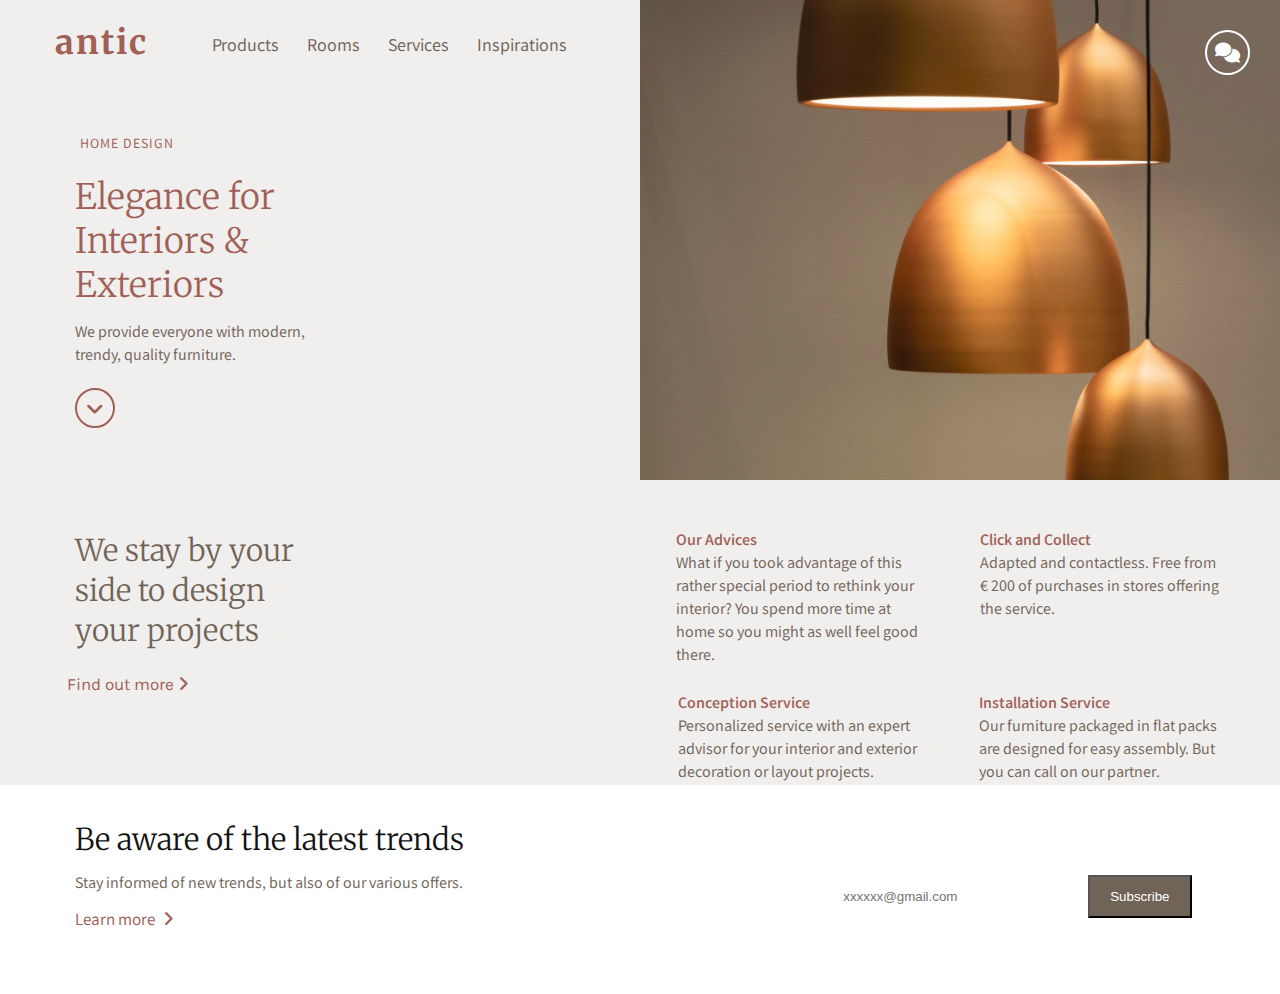
==== Index.html @ 032f4f91 "almost ready" ====
<!DOCTYPE html>
<html lang="en">
<head>
    <meta charset="UTF-8">
    <meta http-equiv="X-UA-Compatible" content="IE=edge">
    <meta name="viewport" content="width=device-width, initial-scale=1.0">
    <title>Antic</title>
    <link rel="stylesheet" href="./fontawesome/css/all.css">
    <link rel="preconnect" href="https://fonts.googleapis.com">
<link rel="preconnect" href="https://fonts.gstatic.com" crossorigin>
<link href="https://fonts.googleapis.com/css2?family=Merriweather&display=swap" rel="stylesheet">
    <link rel="preconnect" href="https://fonts.googleapis.com">
<link rel="preconnect" href="https://fonts.gstatic.com" crossorigin>
<link href="https://fonts.googleapis.com/css2?family=Varta&display=swap" rel="stylesheet">
<link rel="preconnect" href="https://fonts.googleapis.com">
<link rel="preconnect" href="https://fonts.gstatic.com" crossorigin>
<link href="https://fonts.googleapis.com/css2?family=Karla&display=swap" rel="stylesheet"> 
    <link rel="stylesheet" href="default.css">
    <link rel="stylesheet" href="main.css">
    <link rel="stylesheet" href="mobile.css">
</head>
<body>
    <!-- first section starts here  -->
        <div class="firstsection">
            <div class="left">
                <div class="holder">
                    <h3>antic</h3>
                    <div class="link-container">
                        <ul>
                            <li><a href="#">Products</a></li>
                            <li><a href="#rooms">Rooms</a></li>
                            <li><a href="#services">Services</a></li>
                            <li><a href="#inspirations">Inspirations</a></li>
                        </ul>
                    </div>
                </div>
              
                <div class="below">
                    <p>HOME DESIGN</p>
                </div>
                <div class="inside">
                    <h3>Elegance for <br />
                        Interiors & <br />
                        Exteriors</h3>
                </div>
                <div class="bottom">
                    <p>We provide everyone with modern, <br />
                        trendy, quality furniture.</p>
                </div>
                <div class="last"><i class="fa-solid fa-angle-down"></i></div>
            </div>
           
            <div class="right">
                <div class="logo"><i class="fa-solid fa-comments"></i></div>
            </div>
        </div>
        <!-- mobile section starts here  -->
        <nav class="mobile">
            <div class="mobilehead">
                <div class="nav-brand">
                    <h3>antic</h3>
                </div>
                <div class="hamburger-container" onclick="addandremove()">
                    <div class="menu"></div>
                </div>
            </div>
            <div class="mobilelinkscontainer">
                <div class="mobilelinkscontent">
                    <ul>
                        <li><a href="#">Products</a></li>
                        <li><a href="#rooms" class="activelink">Rooms</a></li>
                        <li><a href="#services">Services</a></li>
                        <li><a href="#inspirations">Inspirations</a></li>
                    </ul>
                </div>
            </div>
            <div class="mobiletext">
                <li>HOME DESIGN</li>
                <h4>Elegance for <br />
                    Interiors & <br />
                    Exteriors</h4>
                    <p>We provide everyone with modern, <br />
                        trendy, quality furniture.</p>
                        <div class="mobilelog">
                            <div class="mobilelast"><i class="fa-solid fa-angle-down"></i></div>
                        </div>
            </div>
            
        </nav>
        <!-- mobile section ends here  -->
       
         <!-- first section ends here  -->
    
          <!-- second section starts here  -->
          <div class="secondsection">
            <div class="secondleft"  id="rooms">
                <h3>We stay by your <br />
                     side to design <br />
                     your projects</h3>
                     <div class="two">
                        <li>Find out more <i class="fa-solid fa-angle-right icon"></i></li>
                        
                     </div>
            </div>
            <div class="secondright" id="services">
                <div class="helper">
                    <div class="sectionone">
                        <h4>Our Advices</h4>
                        <p>What if you took advantage of this <br />
                             rather special period to rethink your <br />
                              interior? You spend more time at <br />
                               home so you might as well feel good <br />
                                there.</p>
                    </div>
                    <div class="sectionone">
                        <h4>Click and Collect</h4>
                        <p>Adapted and contactless. Free from <br />
                             € 200 of purchases in stores offering <br />
                              the service.</p>
                    </div>
                </div>
                <div class="helper">
                    <div class="sectiontwo">
                        <h4>Conception Service</h4>
                        <p>Personalized service with an expert <br />
                             advisor for your interior and exterior <br />
                              decoration or layout projects. </p>
                    </div>
                    <div class="sectiontwo">
                        <h4>Installation Service</h4>
                        <p>Our furniture packaged in flat packs <br />
                             are designed for easy assembly. But <br />
                              you can call on our partner.</p>
                    </div>
                </div>
                </div>     
          </div>
          
          <!-- second section ends here  -->

          <!-- third section starts here  -->
          <div class="thirdsection" id="inspirations">
            <div class="third">
                <h3>Be aware of the latest trends</h3>
            </div>
            <div class="mainthird">
                <div class="belowthird">
                    <p>Stay informed of new trends, but also of our various offers.</p>
                    <li>Learn more <i class="fa-solid fa-angle-right icontwo"></i></li>
                </div>
                <div class="final">
                    <input type="text" placeholder="xxxxxx@gmail.com">
                        <button class="btn">Subscribe</button>
                </div>
            </div>
          </div>
          <!-- third section ends here  -->

          <script src="main.js"></script>

</body>
</html>
---- default.css ----
:root{
    --main-color: #A06056;
    --text-color: #706458;
    --linear-gradient: rgba(112, 100, 88, 0.1);
    --black-color: #121212;
    --white-color: #FFFFFF;
    --button-color: #534B42;
    --main-colortwo: #a82d49;
    --text-colorr: rgb(255, 255, 255, 0.3);
    --grey: #D9D9D9;
    --linear:rgb(112, 100, 88, 0.2);
}
---- main.css ----
*   {
        margin: 0;
        padding: 0;
        box-sizing: border-box;
    }


    html{
        scroll-behavior: smooth;
    }
    /* first section starts here  */
    
    .firstsection{
        /* border: 3px solid tomato; */
        height: 480px;
        width: 100%;
        display: flex;
    }
    .left{
        /* border: 3px solid blue; */
        width: 50%;
        /* height: 200px; */
        background: var( --linear-gradient);
    }
    .holder{
        display: flex;
        justify-content: space-evenly;
        padding-top: 20px;
    }
    .holder h3{
        padding-top: 10px;
        font-size: 34px;
        color: var(--main-color);
        line-height: 25px;
        letter-spacing: 2px;
        text-align: center;
        font-family: 'Merriweather', serif;
    }
    .link-container ul{
        display: flex;
        font-family: 'Varta', sans-serif;
    }
    .link-container ul li{
        list-style: none;
        margin-right: 8px;
        color: var(--text-color);
        font-size: 18px;
        line-height: 25px;
    }
    .link-container li:hover{
        border: 2px solid var(--main-color);
    }
    .link-container ul a{
        padding: 15px 10px;
        display: block;
        text-decoration: none;
        color: var(--text-color);
    }
    .mobile{
        display: none;
        /* height: 450px; */
        background: url("./Image/header.png");
        background-size: cover;
        background-position: bottom left;
        padding-bottom: 30px;
    }
    .nav-brand{
        /* border: 3px solid blue; */
        height: 50px;
        width: 50%;
        color: var(--white-color);
        font-size: 30px;
        padding-left: 25px;
        padding-top: 20px;
    }
    .hamburger-container{
        height: 30px;
        width: 30px;
        margin-left: 70px;
        margin-top: 30px;
        display: flex;
        align-items: center;
        z-index: 100;
    }
    .menu{
        width: 100%;
        background: var(--white-color);
        height: 2px;
        position: relative;
        
    }
    .menu::before{
        content: '';
        background: var(--text-colorr);
        width: 100%;
        height: 4px;
        position: absolute;
        transform: translateY(-10px);
        /* transition: all 1s ease; */
        transition: all 0.4s ease-out;
    }
    .menu::after{
        content: '';
        background: transparent;
        width: 100%;
        height: 4px;
        position: absolute;
        transform: translateY(-10px);
        /* transition: all 1s ease; */
        transition: all 0.4s ease-out;
    }
    .showburger .menu{
        background: transparent;
    }
    .showburger .menu::before{
        background: var(--grey);
        transform: rotate(45deg);
        transition: all 1s ease;
    }
    .showburger .menu::after{
        transform: rotate(-45deg);
        background: var(--grey);
        transition: all 1s ease;
    }
    .mobilehead{
        display: none;
        /* position: fixed;
        width: 100%;
        margin: 0 auto; */
    }
    .mobiletext{
        /* border: 3px solid greenyellow; */
        padding-top: 65px;
        width: 90%;
        margin: 0 auto;
    }
    .mobiletext li{
        list-style: none;
        color: var(--white-color);
        font-family: 'Varta', sans-serif;
        /* padding-top: 50px; */
        font-size: 14px;
        text-align: center;
    }
    .mobiletext h4{
        color: var(--white-color);
        font-family: 'Merriweather', serif;
        font-weight: lighter;
        text-align: center;
        padding-top: 12px;
        font-size: 25px;
    }
    .mobiletext p{
        color: var(--white-color);
        font-family: 'Varta', sans-serif;
        text-align: center;
        padding-top: 15px;
        font-size: 15px;
        padding-bottom: 20px;
    }
    .mobilelast{
        border: 2px solid var(--white-color);
        height: 40px;
        width: 40px;
        border-radius: 50%;
        text-align: center;
        color: var(--white-color);
        font-size: 20px;
        padding-top: 8px;
        margin: 0 auto;
    }
    .mobilelinkscontainer{
        display: none;
        transform: translateX(102%);
        transition: all 1s ease;
        top: 0;
        right: 0;
        z-index: 3;
    }
    .mobilelinkscontainer.is-active{
        display: block;
        transition: all 1s ease;
    }
    .showmobilelinks{
        /* display: block; */
        transform: translateX(0);
    }
    .mobilelinkscontent ul{
        list-style: none;
        font-family: 'Varta', sans-serif;
    }
    .mobilelinkscontent a{
        color: var(--text-color);
        display: block;
        background: var(--grey);
        text-decoration: none;
        padding: 10px 20px;
    }
    .mobilelinkscontent a:hover{
        background: transparent;
        color: var(--white-color);
    }
    
    .below{
        color: var(--main-color);
        padding-top: 60px;
        line-height: 20px;
        font-size: 14px;
        font-family: 'Varta', sans-serif;
        letter-spacing: 1px;
        padding-left: 80px;
    }
    .inside h3{
        font-family: 'Merriweather', serif;
        font-size: 35px;
        color: var(--main-color);
        font-weight: lighter;
        padding-left: 75px;
        padding-top: 20px;
    }
    .bottom p{
        font-family: 'Varta', sans-serif;
        color: var(--text-color);
        padding-left: 75px;
        padding-top: 15px;
    }
    .last{
        border: 2px solid var(--main-color);
        height: 40px;
        width: 40px;
        margin-top: 20px;
        margin-left: 75px;
        border-radius: 50%;
        text-align: center;
        color: var(--main-color);
        font-size: 20px;
        padding-top: 8px;
    }
    .right{
        /* border: 3px solid purple; */
        width: 50%;
        /* height: 200px; */
        background: url("./Image/header.png");
        background-size: cover;
        background-position: bottom left;
        display: flex;
        justify-content: flex-end;
        padding-right: 30px;
    }
    .logo{
        border: 2px solid var(--white-color);
        border-radius: 50%;
        color: var(--white-color);
        font-size: 20px;
        text-align: center;
        margin-top: 30px;
        width: 45px;
        height: 45px;
        padding-top: 10px;
        display: block;
    }
    /* first section ends here  */

    /* second section starts here  */
    .secondsection{
        /* border: 3px solid red; */
        display: flex;
        background: var(--linear-gradient);
        font-family: 'Varta', sans-serif;
    }
    .secondleft{
        /* border: 3px solid blue; */
        width: 50%;
    }
    .secondleft h3{
        color: var(--text-color);
        font-size: 30px;
        padding-top: 50px;
        padding-left: 75px;
        font-family: 'Merriweather', serif;
        line-height: 40px;
        font-weight: lighter;
    }
    .two{
        display: flex;
    }
    .two li{
        margin: 0 auto;
        width: 90%;
        font-family: 'Karla', sans-serif;
        color: var(--main-color);
        list-style: none;
        padding-left: 35px;
        padding-top: 20px;
        font-size: 17px;
    }
    .icon{
        text-align: center;
        padding-top: 5px;
        /* border: 3px solid blue; */
        color: var(--main-color);
    }
    .secondright{
        /* border: 3px solid green; */
        width: 50%;
        /* display: flex;    */
        justify-content: space-evenly;
        padding-top: 25px;
    }
    .helper{
        /* border: 3px solid red; */
        display: flex;
        justify-content: space-evenly;
        flex-wrap: wrap;
    }
    .sectionone{
        padding-top: 25px;
        padding-right: 25px;
        /* border: 3px solid pink; */
    }
    .sectionone h4{
        color: var(--main-color);
    }
    .sectionone p{
        color: var(--text-color);
    }
    .sectiontwo{
        padding-right: 25px;
        padding-top: 25px;
    }
    .sectiontwo h4{
        color: var(--main-color);
    }
    .sectiontwo p{
        color: var(--text-color);
    }
    /* second section ends here  */

    /* thrid section starts here  */
.thirdsection{
    /* border: 3px solid brown; */
    padding-top: 35px;
    padding-bottom: 60px;
}
.third{
    padding-left: 75px;
}
.third h3{
    font-family: 'Merriweather', serif;
    color: var(--black-color);
    font-weight: lighter;
    font-size: 30px;
}
.mainthird{
    display: flex;
    
    /* justify-content: space-evenly; */
    
}
.belowthird{
    display: block;
    justify-content: space-evenly;
    padding-top: 15px;
    font-family: 'Varta', sans-serif;
    /* align-items: center; */
}

.belowthird p{
    color: var(--text-color);
    padding-left: 75px;
}
.belowthird li{
    color: var(--main-color);
    list-style: none;
    padding-left: 75px;
    padding-top: 5px;
    font-size: 17px;
}
.icontwo{
    padding-top: 9px;
    padding-left: 5px;
    color: var(--main-color);
}
.final{
    text-align: center;
    align-items: center;
    margin: 0 auto;
    justify-content: flex-end;
    width: 50%;
    /* border: 3px solid tomato; */
    display: flex;
    font-family: 'Karla', sans-serif;
}
.final input{
    margin-right: 15px;
    border: transparent;
    width: 250px;
    outline: none;
    padding: 12px 20px 12px 20px;
    /* height: 20px; */
}
.btn{
    padding: 12px 20px 12px 20px;
    text-align: center;
    background: var(--text-color);
    color: var(--white-color);
}
.btn:hover{
    background: var(--black-color);
    color: goldenrod;
    transition: all 0.5s ease;
}
    /* thrid section ends here  */
---- mobile.css ----
@media screen and (max-width:851px) {
    .firstsection{
        display: none;
    }
    .mobile{
        display: block;
    }
    .mobilehead{
        display: flex;
        justify-content: space-between;
        padding-left: 15px;
        padding-right: 15px;
    }
    .secondsection{
        display: block;
    }
    .secondleft {
        width: 90%;
        margin: 0 auto;
        /* border: 3px solid black; */
        text-align: left;
    }
    .secondleft h3{
        padding-left: 20px;
    }
    .two{
        padding-left: 0;
        /* display: flex; */
        text-align: left;
        /* margin: 0 auto; */
        width: 90%;
        /* border: 3px solid tomato; */
    }
    .two li{
        margin-left: 0;
        padding-left: 20px;
        /* align-items: center; */
       
    }
    .icon{
        padding-left: 0;
    }
    .secondright{
        width: 90%;
    }
    .thirdsection{
        padding-bottom: 20px;
    }
    .third{
        display: none;
    }
    .belowthird p{
        display: none;
    }
    .belowthird{
        display: none;
        padding-top: 8px;
    }
    .belowthird li{
        list-style: none;
        padding-bottom: 10px;
        padding-left: 50px;
    }
    .btn{
        text-align: center;
        width: 90%;
        padding: 12px 120px 12px 120px;
        margin-left: 22px;
        margin-bottom: 20px;
    }
    .final{
        text-align: left;
        display: block;
        width: 90%;
    }
    .final input{
        margin-bottom: 15px;
        margin-left: 23px;
        transition: all 1s ease;
    }
    .final input:hover{
        background: var(--black-color);
        color: goldenrod;
        width: 300px;
    }
}
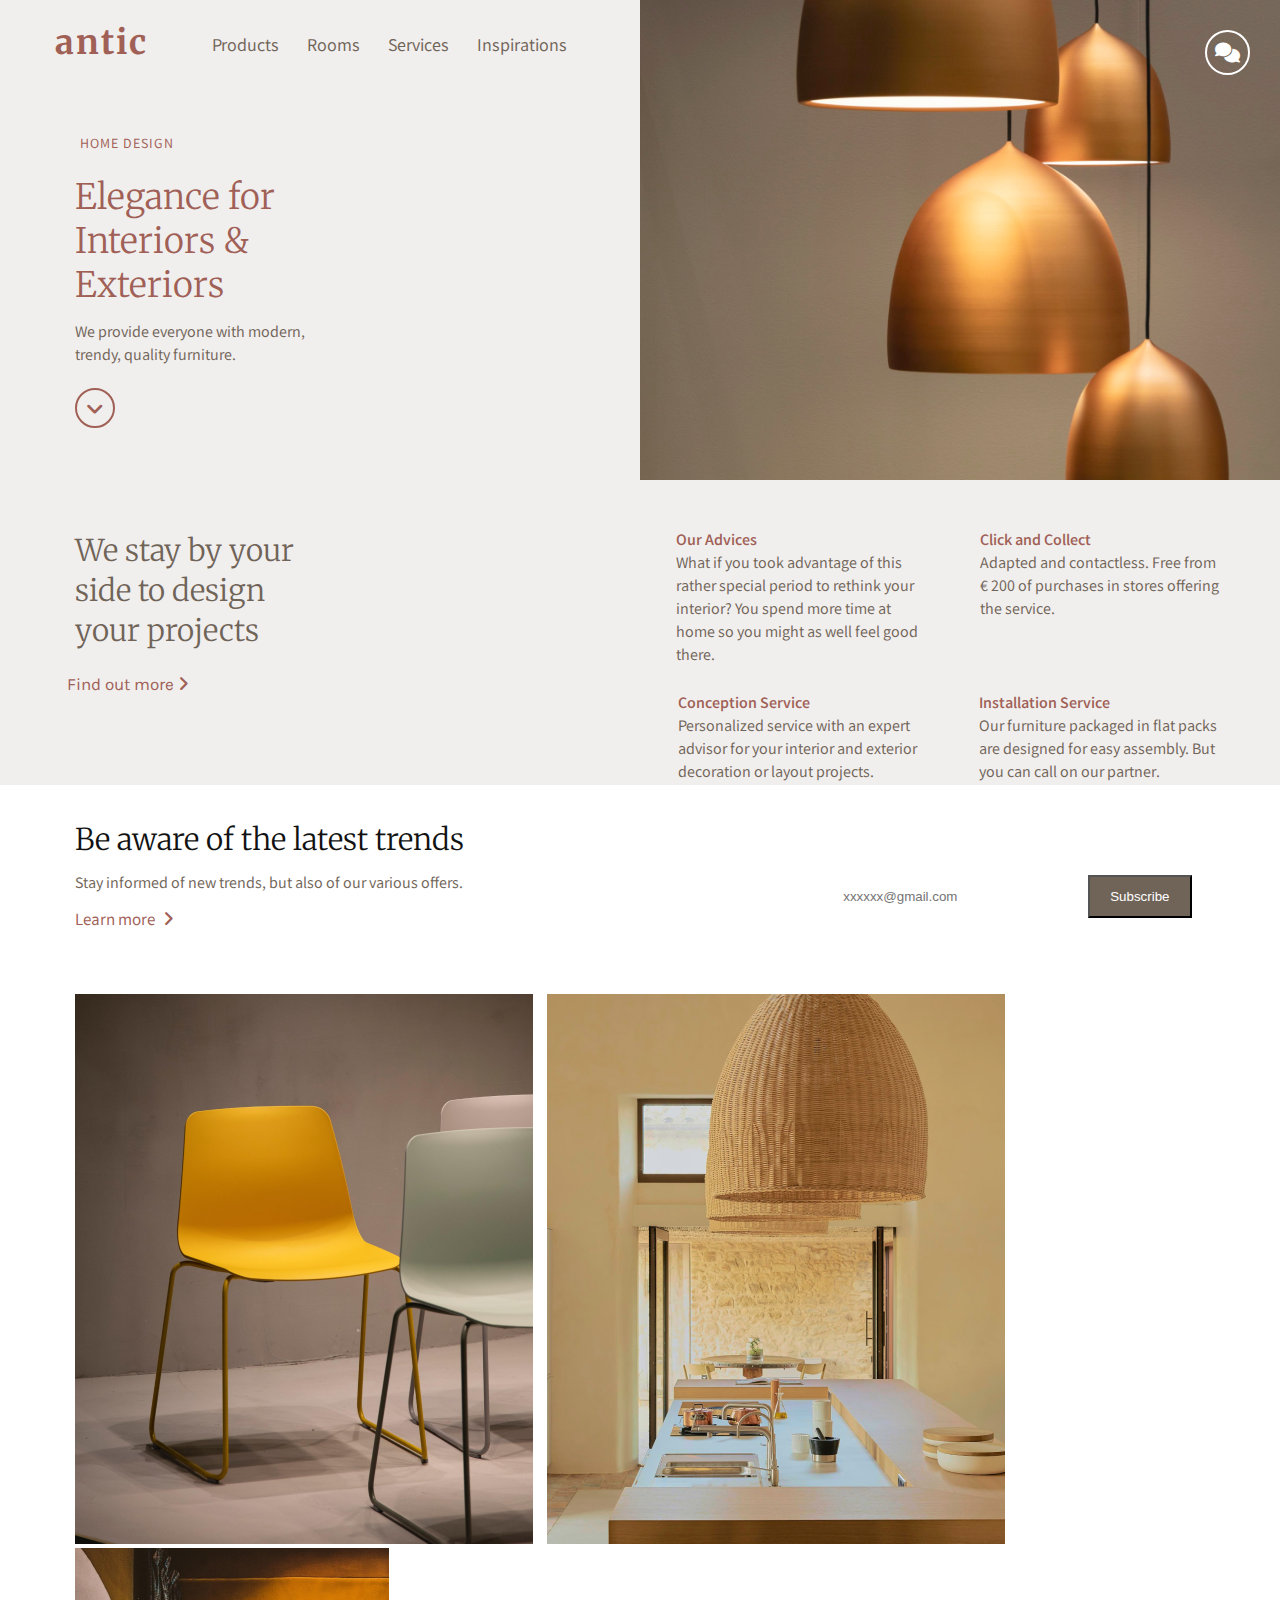
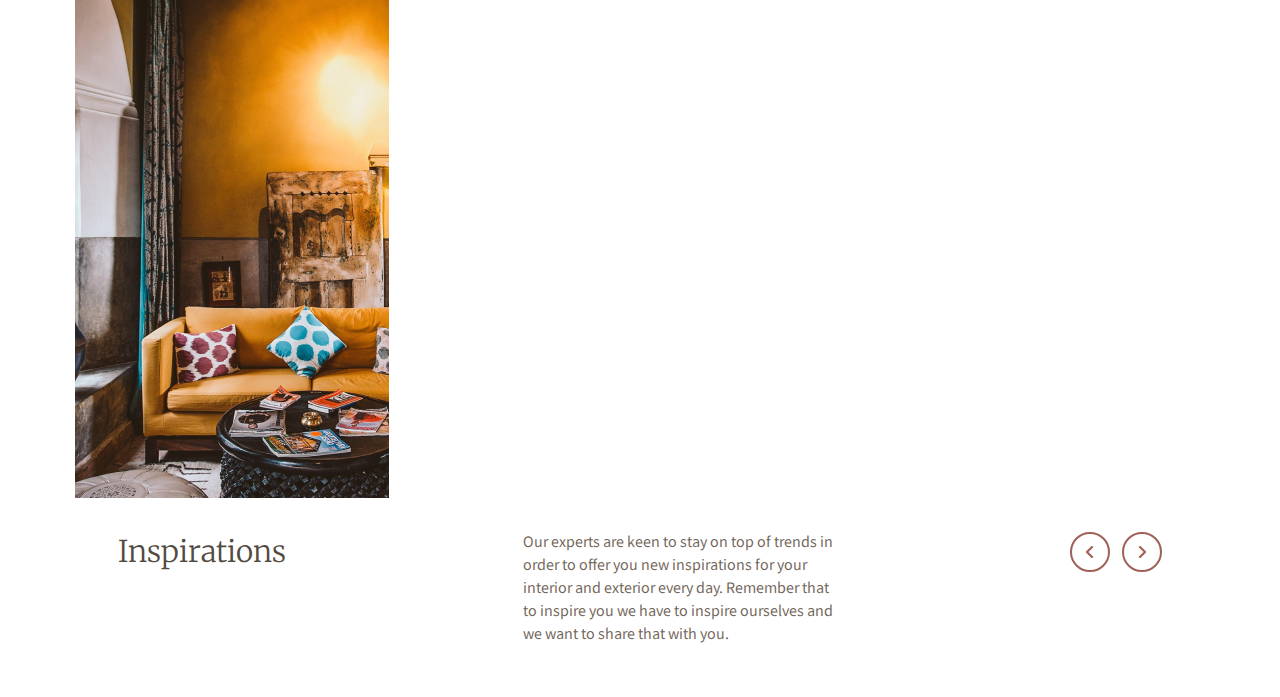
==== commit ba3144f9: "phase continued" ====
--- a/Index.html
+++ b/Index.html
@@ -156,6 +156,51 @@
           </div>
           <!-- third section ends here  -->
 
+          <!-- fourth section ends here  -->
+          <div class="fourthsection">
+            <img src="./Image/slide1.png" alt="">
+            <img src="./Image/slide2.png" alt="">
+            <img src="./Image/slide3png.png" alt="">
+          </div>
+          <!-- fourth section ends here  -->
+
+          <!-- fifth section starts here  -->
+          <div class="fifthsection">
+            <h3>Inspirations</h3>
+
+            <p>Our experts are keen to stay on top of trends in <br /> 
+                order to offer you new inspirations for your <br /> 
+                interior and exterior every day. Remember that <br /> 
+                to inspire you we have to inspire ourselves and <br /> 
+                we want to share that with you.</p>
+                <div class="latest">
+                    <div class="arrowleft"><i class="fa-solid fa-angle-left"></i></div>
+                    <div class="arrowright"><i class="fa-solid fa-angle-right"></i></div>
+                </div>
+          </div>
+          <!-- fifth section ends here  -->
+
+          <div class="mobileclose">
+            <h3>Inspirations</h3>
+
+            <p>Our experts are keen to stay on top of trends <br /> 
+                in order to offer you new <br /> 
+                inspirations for your interior and exterior <br /> 
+                every day. Remember that to inspire you <br /> 
+                we have to inspire ourselves and we want <br /> 
+                to share that with you.</p>
+          </div>
+
+          <div class="mobileend"> <div class="mobility"></div>
+            <img src="./Image/slide1.png" alt=""> 
+            <img src="./Image/slide2.png" alt="">
+          </div>
+
+          <div class="mobileend">
+            <img src="./Image/slide3png.png" alt=""> 
+            <img src="./Image/slide2.png" alt="">
+          </div>
+
           <script src="main.js"></script>
 
 </body>
--- a/default.css
+++ b/default.css
@@ -9,4 +9,5 @@
     --text-colorr: rgb(255, 255, 255, 0.3);
     --grey: #D9D9D9;
     --linear:rgb(112, 100, 88, 0.2);
+    --new: rgba(112, 100, 88, 0.9);
 }--- a/main.css
+++ b/main.css
@@ -176,6 +176,7 @@
         top: 0;
         right: 0;
         z-index: 3;
+        padding-top: 20p0x;
     }
     .mobilelinkscontainer.is-active{
         display: block;
@@ -410,4 +411,96 @@
     color: goldenrod;
     transition: all 0.5s ease;
 }
-    /* thrid section ends here  */+    /* thrid section ends here  */
+
+    /* fourth section starts here  */
+.fourthsection{
+    /* border: 3px solid tomato; */
+    width: 100%;
+    margin: 0 auto;
+    padding-left: 75px;
+}
+.fourthsection img{
+    margin-right: 10px;
+}
+/* fourth section ends here  */
+
+/* fifth section starts here  */
+.fifthsection{
+    /* border: 3px solid red; */
+    padding-top: 30px;
+    display: flex;
+    justify-content: space-around;
+    padding-bottom: 50px;
+}
+.fifthsection h3{
+    font-family: 'Merriweather', serif;
+    color: var(--button-color);
+    font-size: 30px;
+    font-weight: lighter;
+}
+.fifthsection p{
+    font-family: 'Varta', sans-serif;
+    color: var(--text-color);
+}
+.latest{
+    /* border: 2px solid var(--main-color); */
+    display: flex;
+}
+.arrowleft{
+    border: 2px solid var(--main-color);
+    height: 40px;
+    width: 40px;
+    border-radius: 50%;
+    margin-right: 12px;
+    text-align: center;
+    padding-top: 10px;
+    color: var(--main-color);
+    cursor: pointer;
+}
+.arrowright{
+    border: 2px solid var(--main-color);
+    height: 40px;
+    width: 40px;
+    border-radius: 50%;
+    text-align: center;
+    padding-top: 10px;
+    color: var(--main-color);
+    cursor: pointer;
+}
+/* fifth section ends here  */
+
+/* mobile close section starts here  */
+.mobileclose{
+    display: none;
+    width: 100%;
+    margin: 0 auto;
+    padding-left: 50px;
+}
+.mobileclose h3{
+    font-family: 'Merriweather', serif;
+    color: var(--button-color);
+    font-size: 30px;
+    font-weight: lighter;
+}
+.mobileclose p{
+    padding-top: 15px;
+    font-family: 'Varta', sans-serif;
+    color: var(--new);
+}
+/* mobile close section ends here  */
+
+/* mobile end starts here  */
+.mobileend{
+    display: none;
+    width: 90%;
+    margin: 0 auto;
+    /* justify-content: space-evenly; */
+    /* padding-bottom: 30px; */
+}
+.mobileend img{
+    width: 45%;
+    display: block;
+}
+
+/* mobile end ends here  */--- a/mobile.css
+++ b/mobile.css
@@ -83,4 +83,22 @@
         color: goldenrod;
         width: 300px;
     }
+    .fourthsection{
+        display: none;
+    }
+    .fifthsection{
+        display: none;
+    }
+    .mobileclose{
+        display: block;
+    }
+    .mobileend{
+        display: flex;
+        /* flex-wrap: wrap; */
+        padding-bottom: 30px;
+    }
+    .mobility{
+        display: flex;
+        flex-wrap: wrap;
+    }
 }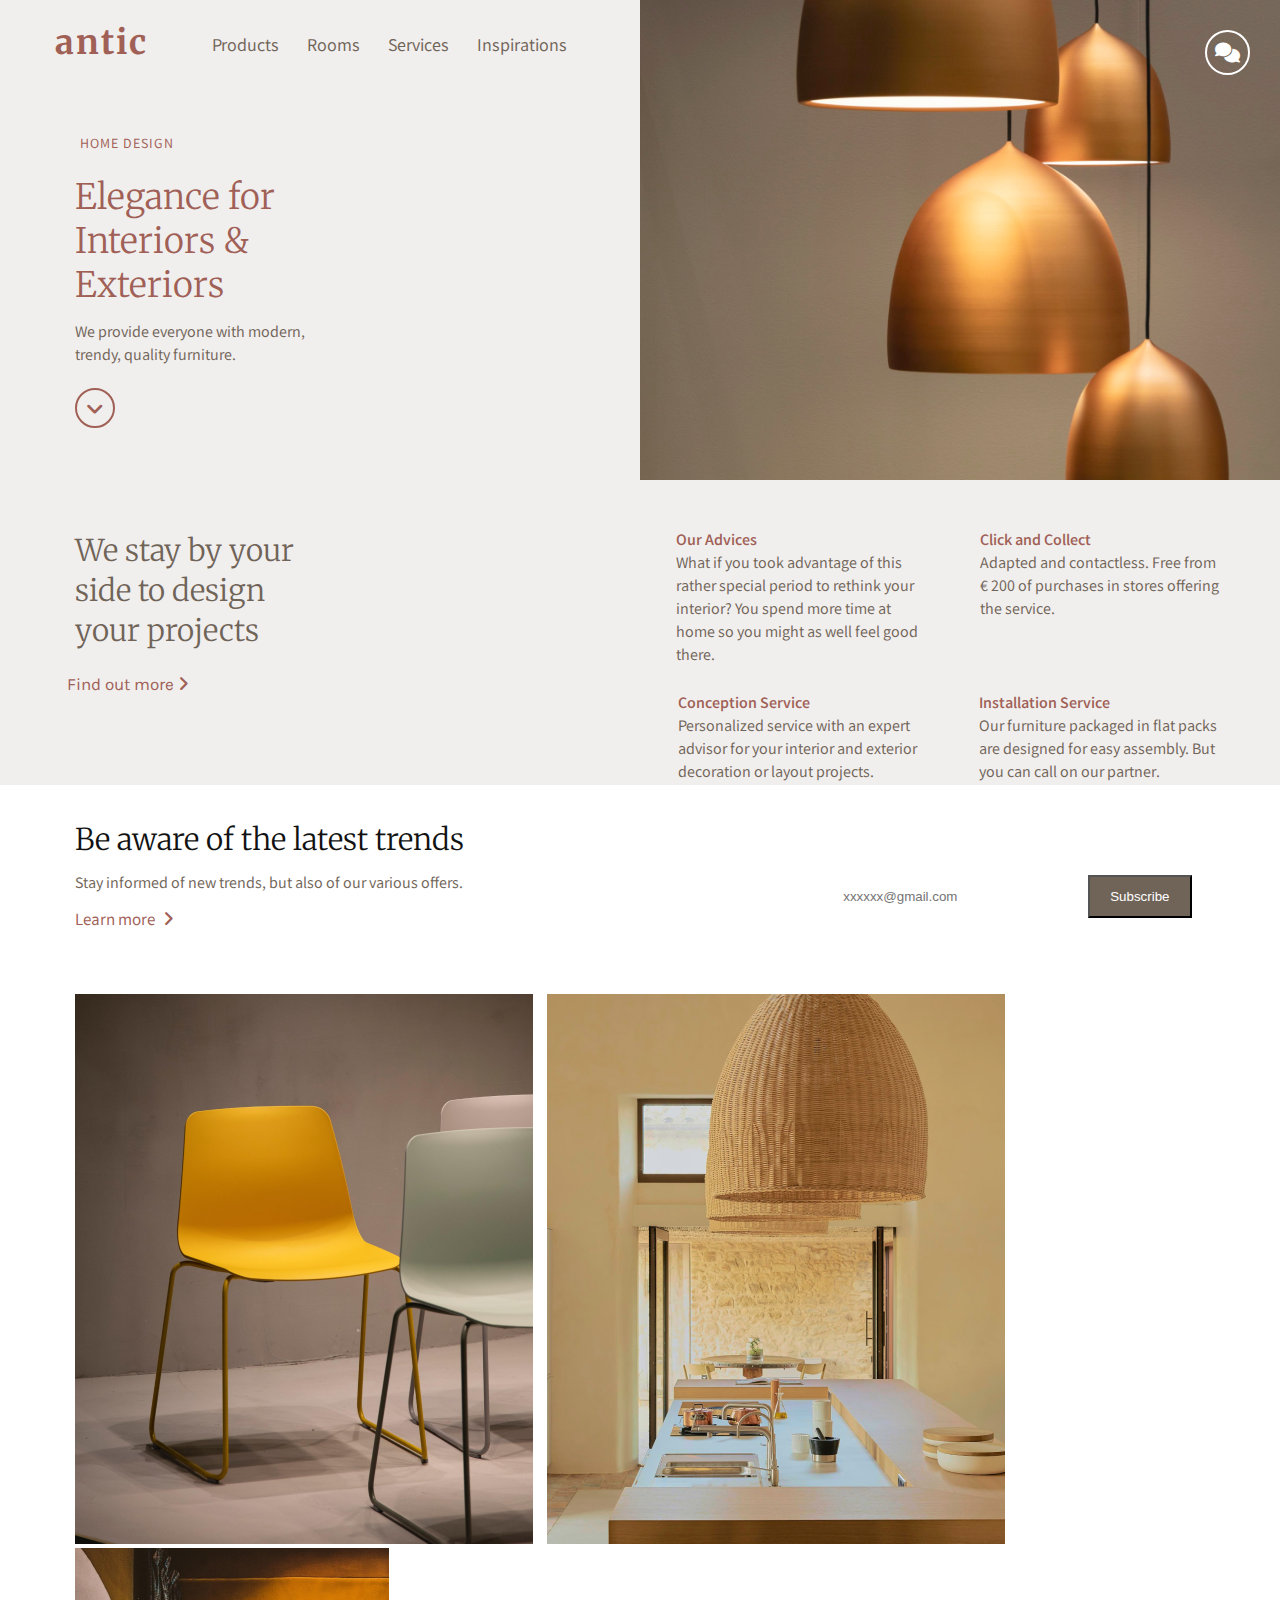
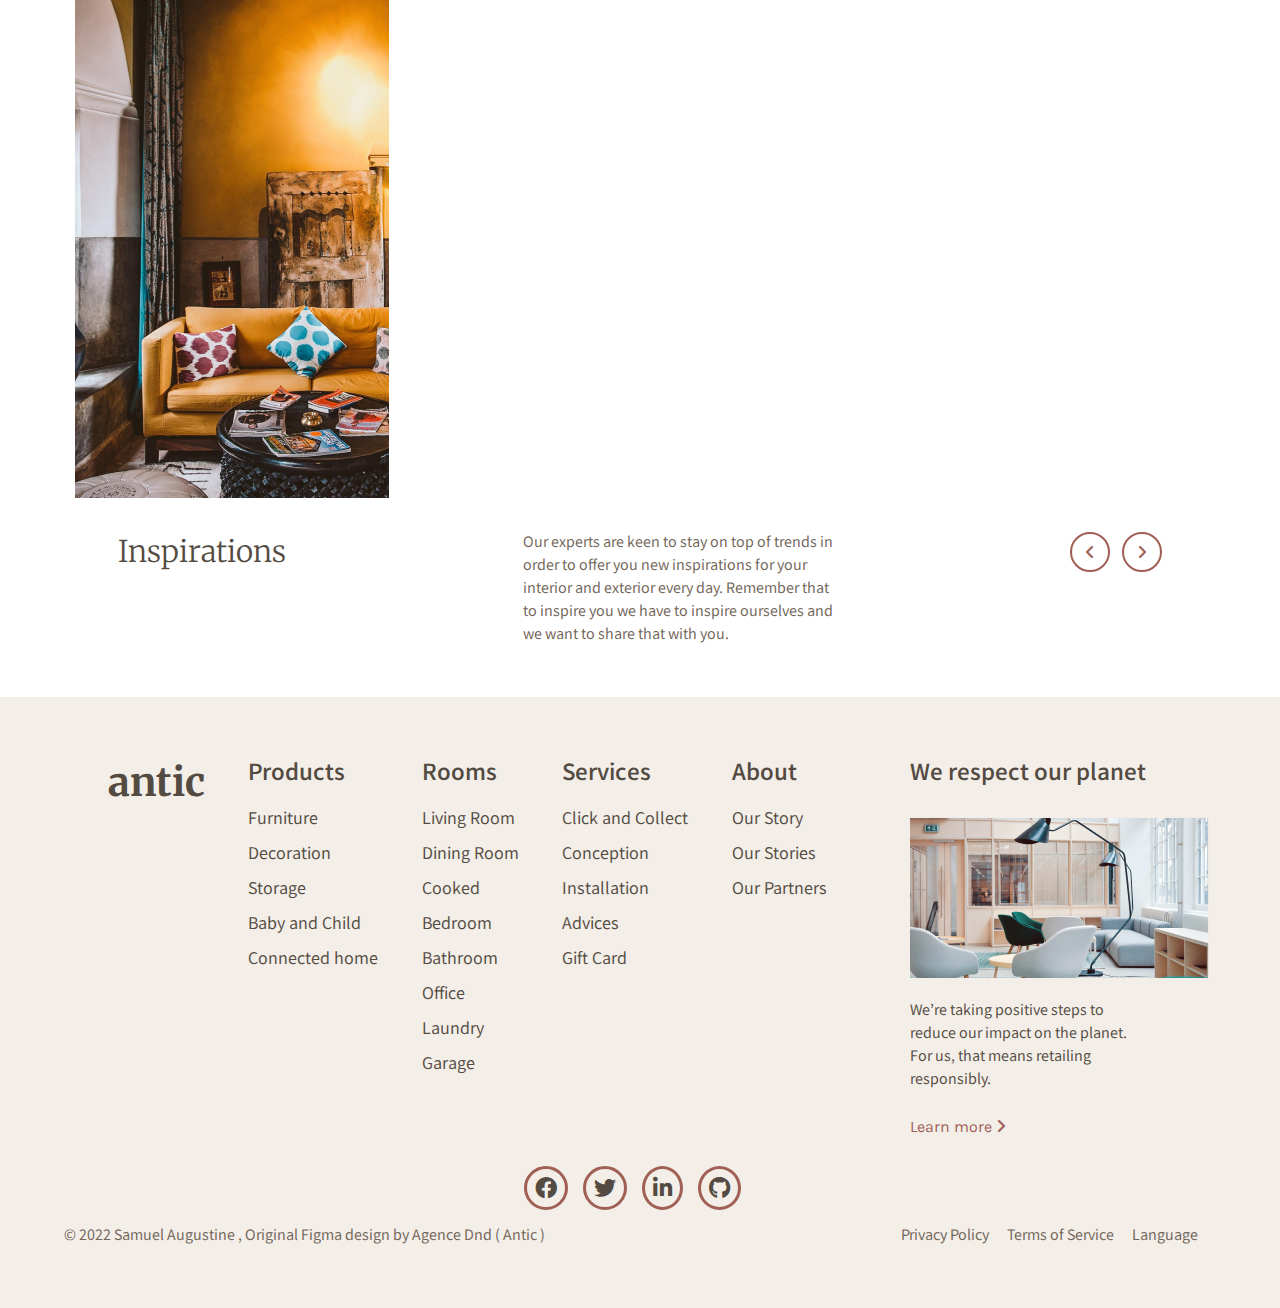
==== commit 53f749f9: "new phase" ====
--- a/Index.html
+++ b/Index.html
@@ -15,6 +15,9 @@
 <link rel="preconnect" href="https://fonts.googleapis.com">
 <link rel="preconnect" href="https://fonts.gstatic.com" crossorigin>
 <link href="https://fonts.googleapis.com/css2?family=Karla&display=swap" rel="stylesheet"> 
+<link rel="preconnect" href="https://fonts.googleapis.com">
+<link rel="preconnect" href="https://fonts.gstatic.com" crossorigin>
+<link href="https://fonts.googleapis.com/css2?family=Lato&display=swap" rel="stylesheet"> 
     <link rel="stylesheet" href="default.css">
     <link rel="stylesheet" href="main.css">
     <link rel="stylesheet" href="mobile.css">
@@ -139,7 +142,7 @@
           <!-- second section ends here  -->
 
           <!-- third section starts here  -->
-          <div class="thirdsection" id="inspirations">
+          <div class="thirdsection">
             <div class="third">
                 <h3>Be aware of the latest trends</h3>
             </div>
@@ -157,7 +160,7 @@
           <!-- third section ends here  -->
 
           <!-- fourth section ends here  -->
-          <div class="fourthsection">
+          <div class="fourthsection" id="inspirations">
             <img src="./Image/slide1.png" alt="">
             <img src="./Image/slide2.png" alt="">
             <img src="./Image/slide3png.png" alt="">
@@ -191,15 +194,147 @@
                 to share that with you.</p>
           </div>
 
-          <div class="mobileend"> <div class="mobility"></div>
-            <img src="./Image/slide1.png" alt=""> 
-            <img src="./Image/slide2.png" alt="">
-          </div>
-
           <div class="mobileend">
-            <img src="./Image/slide3png.png" alt=""> 
-            <img src="./Image/slide2.png" alt="">
-          </div>
+            <div class="chair"></div>
+            <p>Chair</p>
+            <div class="cooked"></div>
+            <p>Cooked</p>
+          </div>
+          <div class="mobileend">
+            <div class="living"></div>
+            <p>Living Room</p>
+            <div class="tables"></div>
+            <p>Tables</p>
+          </div>
+
+          <!-- sixth section starts here -->
+          <div class="sixthsection">
+            <div class="sixth">
+                <div class="un">
+                    <h3>antic</h3>
+                <div class="list">
+                    <h4>Products</h4>
+                    <li>Furniture</li>
+                    <li>Decoration</li>
+                    <li>Storage</li>
+                    <li>Baby and Child</li>
+                    <li>Connected home</li>
+                </div>
+                <div class="list">
+                    <h4>Rooms</h4>
+                    <li>Living Room</li>
+                    <li>Dining Room</li>
+                    <li>Cooked</li>
+                    <li>Bedroom</li>
+                    <li>Bathroom</li>
+                    <li>Office</li>
+                    <li>Laundry</li>
+                    <li>Garage</li>
+                </div>
+                <div class="list">
+                    <h4>Services</h4>
+                    <li>Click and Collect</li>
+                    <li>Conception</li>
+                    <li>Installation</li>
+                    <li>Advices</li>
+                    <li>Gift Card</li>
+                </div>
+                <div class="list">
+                    <h4>About</h4>
+                    <li>Our Story</li>
+                    <li>Our Stories</li>
+                    <li>Our Partners</li>
+                </div>
+                </div>
+                <div class="deux">
+                    <h4>We respect our planet</h4>
+                    <img src="./Image/footer.png" alt="">
+                    <p>We’re taking positive steps to <br /> reduce our impact on the planet. <br /> For us, that means retailing <br /> responsibly.</p>
+                    <p class="colour">Learn more <i class="fa-solid fa-angle-right time"></i></p>
+                </div>
+                
+              </div>
+          </div>
+              <!-- sixth section ends here -->
+          
+          <footer>
+            <div class="emblem">
+                <i class="fa-brands fa-facebook border"></i>
+                <i class="fa-brands fa-twitter border"></i>
+                <i class="fa-brands fa-linkedin-in border"></i>
+                <i class="fa-brands fa-github border"></i>
+            </div>
+
+            <div class="footertext">
+                <div class="onze">© 2022  Samuel Augustine , Original Figma design by Agence Dnd ( Antic )</div>
+                <div class="douze">
+                    <li>Privacy Policy</li>
+                    <li>Terms of Service</li>
+                    <li>Language</li>
+                </div>
+            </div>
+          </footer>
+          
+          <div class="mobilesixthsection">
+            <h3>antic</h3>
+            <div class="mobilesixth">
+                <h4>About</h4>
+                <li>Our Story</li>
+                <li>Our Stories</li>
+                <li>Our Partners</li>
+
+                <h4>Services</h4>
+                    <li>Click and Collect</li>
+                    <li>Conception</li>
+                    <li>Installation</li>
+                    <li>Advices</li>
+                    <li>Gift Card</li>
+
+                    <h4>Products</h4>
+                    <li>Furniture</li>
+                    <li>Decoration</li>
+                    <li>Storage</li>
+                    <li>Baby and Child</li>
+                    <li>Connected home</li>
+
+                    <h4>Rooms</h4>
+                    <li>Living Room</li>
+                    <li>Dining Room</li>
+                    <li>Cooked</li>
+                    <li>Bedroom</li>
+                    <li>Bathroom</li>
+                    <li>Office</li>
+                    <li>Laundry</li>
+                    <li>Garage</li>
+
+                    <h5>We respect our planet</h5>
+                    <img src="./Image/footer.png" alt="">
+                    <p>We’re taking positive steps to reduce <br /> our impact on the planet. For us, that <br /> means retailing responsibly. We’ve set <br /> a number of goals to get us there. </p>
+                    <div class="mobilecolour">Learn more <i class="fa-solid fa-angle-right time"></i></div>
+            </div>
+           
+          </div>
+
+          <div class="mobilefooter">
+            <div class="emblem">
+                <i class="fa-brands fa-facebook border"></i>
+                <i class="fa-brands fa-twitter border"></i>
+                <i class="fa-brands fa-linkedin-in border"></i>
+                <i class="fa-brands fa-github border"></i>
+            </div>
+
+            <div class="mobilefootertext">
+                <div>
+                    <li>Privacy Policy</li>
+                    <li>Terms of Service</li>
+                    <li>Language</li>
+                </div>
+                <div>© 2022  Samuel Augustine , Original Figma design by Agence Dnd ( Antic )</div>
+                
+            </div>
+          </div>
+
+
 
           <script src="main.js"></script>
 
--- a/default.css
+++ b/default.css
@@ -10,4 +10,6 @@
     --grey: #D9D9D9;
     --linear:rgb(112, 100, 88, 0.2);
     --new: rgba(112, 100, 88, 0.9);
+    --background: #F3EEE8;
+    --latest: rgba(0, 0, 0, 0.45);
 }--- a/main.css
+++ b/main.css
@@ -493,14 +493,196 @@
 /* mobile end starts here  */
 .mobileend{
     display: none;
+    width: 100%;
+    /* margin: 0 auto; */
+    /* border: 3px solid tomato; */
+    padding-left: 35px;
+
+}
+.mobileend p{
+    padding-bottom: 15px;
+    font-family: 'Lato', sans-serif;
+}
+.chair{
+    margin-top: 35px;
+    background: url("./Image/slide1.png");
+    background-size: cover;
+    width: 90%;
+    height: 250px;
+    margin-bottom: 20px;
+    /* margin-right: 15px; */
+}
+.cooked{
+    background: url("./Image/slide2.png");
+    background-size: cover;
+    background-position: bottom right;
+    width: 90%;
+    height: 250px;
+    margin-bottom: 20px;
+}
+.living{
+    background: url("./Image/slide3png.png");
+    background-size: cover;
+    background-position: bottom left;
+    width: 90%;
+    height: 250px;
+    margin-bottom: 20px;
+}
+.tables{
+    background: url("./Image/slide4.png");
+    background-size: cover;
+    background-position: bottom right;
+    width: 90%;
+    height: 250px;
+    margin-bottom: 20px;
+}
+/* mobile end ends here  */
+.sixthsection{
+    background: var(--background);
+}
+.sixth{
+    padding-top: 60px;
+    display: flex;
     width: 90%;
     margin: 0 auto;
-    /* justify-content: space-evenly; */
-    /* padding-bottom: 30px; */
-}
-.mobileend img{
-    width: 45%;
-    display: block;
-}
-
-/* mobile end ends here  */+}
+.sixth .un{
+    width: 70%;
+    display: flex;
+    justify-content: space-evenly;
+}
+.un h3{
+    color: var(--button-color);
+    font-size: 40px;
+    font-family: 'Merriweather', serif;
+    /* padding-left: 75px; */
+}
+.list{
+    color: var(--button-color);
+    font-size: 25px;
+    font-family: 'Varta', sans-serif;
+   
+}
+.list h4{
+    padding-bottom: 10px;
+}
+.list li{
+    list-style: none;
+    font-size: 18px;
+    line-height: 35px;
+    font-family:'Varta', sans-serif ;
+}
+
+.deux{
+    padding-left: 40px;
+}
+.deux h4{
+    color: var(--button-color);
+    font-size: 25px;
+    font-family: 'Varta', sans-serif;
+    padding-bottom: 25px;
+}
+.deux p{
+    color: var(--button-color);
+    font-family: 'Varta', sans-serif;
+    padding-top: 18px;
+    font-size: 16px;
+}
+.deux .colour{
+    color: var(--main-color);
+    font-family:'Karla', sans-serif ;
+}
+.deux .time{
+    padding-top: 8px;
+}
+
+.emblem{
+    padding-top: 30px;
+    display: flex;
+    align-items: center;
+    justify-content: center;
+}
+.emblem .border{
+    margin-right: 15px;
+    padding: 8px 8px;
+    font-size: 22px;
+    border: 3px solid var(--main-color);
+    border-radius: 50%;
+    color: var(--button-color);
+}
+.emblem .border:hover{
+    color: var(--main-colortwo);
+    transition: all 0.3s ease;
+    background: var(--black-color);
+}
+
+footer{
+    font-family: 'Varta', sans-serif;
+    background: var(--background);
+    padding-bottom: 60px;
+    
+}
+footer .footertext{
+    padding-top: 15px;
+    width: 90%;
+    margin: 0 auto;
+    display: flex;
+    color: var(--text-color);
+    justify-content: space-between;
+
+}
+footer .douze{
+    display: flex;  
+}
+footer .douze li{
+    margin-right: 18px;
+    list-style: none;
+}
+
+.mobilesixthsection{
+    display: none;
+    background: var(--background);
+    padding-top: 40px;
+}
+.mobilesixthsection h3{
+    width: 90%;
+    margin: 0 auto;
+    color: var(--button-color);
+    font-size: 32px;
+    font-family: 'Merriweather', serif;
+    text-align: center;
+}
+
+.mobilesixth{
+    font-family: 'Varta', sans-serif;
+    padding-left: 30px;
+}
+.mobilesixth h4{
+    color: var(--black-color);
+    font-size: 22px;
+    padding-bottom: 10px;
+    padding-top: 15px;
+}
+.mobilesixth li{
+    line-height: 28px;
+    list-style: none;
+    color: var(--text-color);
+}
+.mobilesixth h5{
+    color: var(--button-color);
+    font-size: 20px;
+    padding-top: 30px;
+    padding-bottom: 20px;
+}
+.mobilesixth p{
+    padding-top: 20px;
+    font-size: 15px;
+    color: var(--latest);
+    padding-bottom: 15px;
+}
+.mobilecolour{
+   color: var(--main-color);
+}
+.mobilefooter{
+    display: none;
+}
--- a/mobile.css
+++ b/mobile.css
@@ -93,12 +93,15 @@
         display: block;
     }
     .mobileend{
-        display: flex;
-        /* flex-wrap: wrap; */
-        padding-bottom: 30px;
+        display: block;
     }
-    .mobility{
-        display: flex;
-        flex-wrap: wrap;
+    .sixthsection{
+        display: none;
+    }
+    footer{
+        display: none;
+    }
+    .mobilesixthsection{
+        display: block;
     }
 }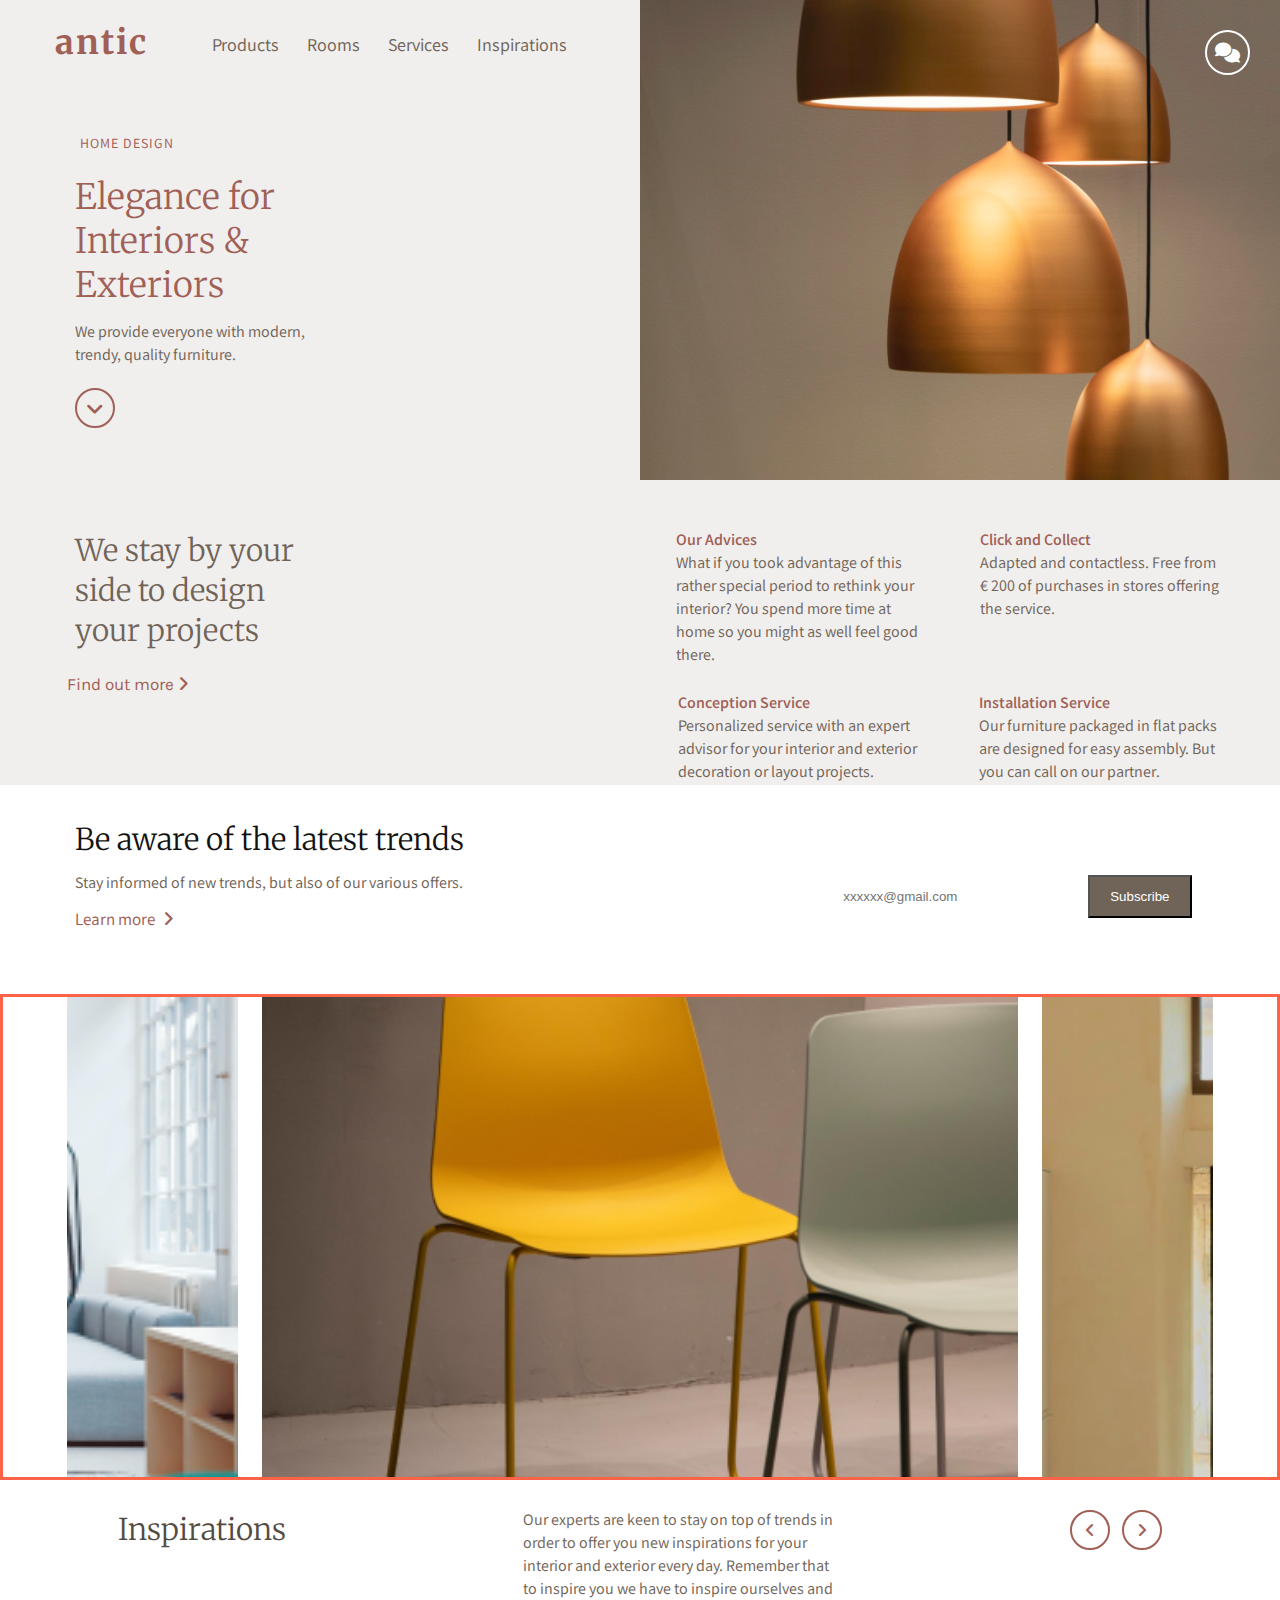
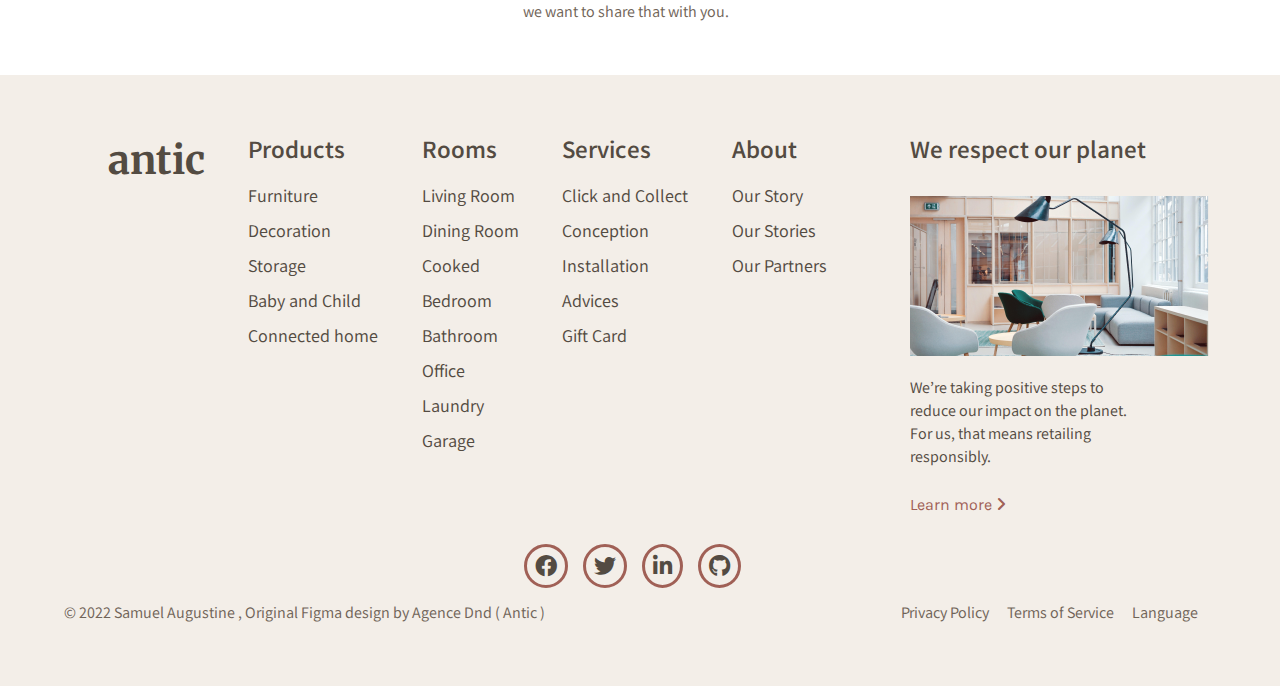
==== commit e1461628: "finally" ====
--- a/Index.html
+++ b/Index.html
@@ -6,6 +6,7 @@
     <meta name="viewport" content="width=device-width, initial-scale=1.0">
     <title>Antic</title>
     <link rel="stylesheet" href="./fontawesome/css/all.css">
+    <link rel="stylesheet" href="./swiper-bundle.min.css">
     <link rel="preconnect" href="https://fonts.googleapis.com">
 <link rel="preconnect" href="https://fonts.gstatic.com" crossorigin>
 <link href="https://fonts.googleapis.com/css2?family=Merriweather&display=swap" rel="stylesheet">
@@ -161,9 +162,36 @@
 
           <!-- fourth section ends here  -->
           <div class="fourthsection" id="inspirations">
-            <img src="./Image/slide1.png" alt="">
-            <img src="./Image/slide2.png" alt="">
-            <img src="./Image/slide3png.png" alt="">
+            <section id="slider-2">
+                <div class="container-wide">
+                    <div class="swiper" id="swiper-2">
+                        <div class="swiper-wrapper">
+                            <div class="swiper-slide">
+                                <figure>
+                                    <img src="./Image/slide1.png" alt="">
+                                </figure>
+                            </div>
+                            <div class="swiper-slide">
+                                <figure>
+                                    <img src="./Image/slide2.png" alt="">
+                                </figure>
+                            </div>
+                            <div class="swiper-slide">
+                                <figure>
+                                    <img src="./Image/slide3png.png" alt="">
+                                </figure>
+                            </div>
+                            <div class="swiper-slide">
+                                <figure>
+                                    <img src="./Image/footer.png" alt="">
+                                </figure>
+                            </div>
+                        </div>
+                        <div class="swiper-pagination"></div>
+                    </div>
+                </div>
+            </section>
+            
           </div>
           <!-- fourth section ends here  -->
 
@@ -177,8 +205,8 @@
                 to inspire you we have to inspire ourselves and <br /> 
                 we want to share that with you.</p>
                 <div class="latest">
-                    <div class="arrowleft"><i class="fa-solid fa-angle-left"></i></div>
-                    <div class="arrowright"><i class="fa-solid fa-angle-right"></i></div>
+                    <div class="arrowleft" id="nav-left"><i class="fa-solid fa-angle-left"></i></div>
+                    <div class="arrowright" id="nav-right"><i class="fa-solid fa-angle-right"></i></div>
                 </div>
           </div>
           <!-- fifth section ends here  -->
@@ -259,10 +287,10 @@
           
           <footer>
             <div class="emblem">
-                <i class="fa-brands fa-facebook border"></i>
-                <i class="fa-brands fa-twitter border"></i>
-                <i class="fa-brands fa-linkedin-in border"></i>
-                <i class="fa-brands fa-github border"></i>
+                <a href="http://www.facebook.com/profile.php?id=100085739201829" target="blank"><i class="fa-brands fa-facebook border"></i></a> 
+                <a href="http://twitter.com/SamuelA48598723" target="_blank"><i class="fa-brands fa-twitter border"></i></a>
+                <a href="http://www.linkedin.com/in/samuelaug" target="_blank"> <i class="fa-brands fa-linkedin-in border"></i></a>
+                <a href="http://github.com/Austinejnr" target="_blank"> <i class="fa-brands fa-github border"></i></a>
             </div>
 
             <div class="footertext">
@@ -315,27 +343,32 @@
            
           </div>
 
-          <div class="mobilefooter">
-            <div class="emblem">
-                <i class="fa-brands fa-facebook border"></i>
-                <i class="fa-brands fa-twitter border"></i>
-                <i class="fa-brands fa-linkedin-in border"></i>
-                <i class="fa-brands fa-github border"></i>
-            </div>
-
-            <div class="mobilefootertext">
-                <div>
-                    <li>Privacy Policy</li>
-                    <li>Terms of Service</li>
-                    <li>Language</li>
-                </div>
-                <div>© 2022  Samuel Augustine , Original Figma design by Agence Dnd ( Antic )</div>
+          <div class="fut">
+            <div class="mobilefooter">
+                <div class="emblem">
+                    <a href="http://www.facebook.com/profile.php?id=100085739201829" target="blank"><i class="fa-brands fa-facebook border"></i></a>
+                    <a href="http://twitter.com/SamuelA48598723" target="_blank"><i class="fa-brands fa-twitter border"></i></a>
+                <a href="http://www.linkedin.com/in/samuelaug" target="_blank"> <i class="fa-brands fa-linkedin-in border"></i></a>
+                <a href="http://github.com/Austinejnr" target="_blank"> <i class="fa-brands fa-github border"></i></a>
+                </div>
                 
-            </div>
-          </div>
-
-
-
+                <div class="mobilefootertext">
+                    <div class="flex">
+                        <li>Privacy Policy</li>
+                        <li class="spacing">Terms of Service</li>
+                    </div>
+                    <p class="road">Language</p>
+                    <div class="end">© 2022  Samuel Augustine , Original Figma design by Agence Dnd ( Antic )</div>
+                    
+                </div>
+              </div>
+          </div>
+          
+
+
+          
+
+          <script src="./swiper-bundle.min.js"></script>
           <script src="main.js"></script>
 
 </body>
--- a/main.css
+++ b/main.css
@@ -415,14 +415,25 @@
 
     /* fourth section starts here  */
 .fourthsection{
-    /* border: 3px solid tomato; */
+    border: 3px solid tomato;
+    
+}
+.container-wide{
+    max-width: 100%;
+    padding: 0 4rem;
+}
+.swiper-slide img{
+    display: block;
     width: 100%;
-    margin: 0 auto;
-    padding-left: 75px;
-}
-.fourthsection img{
-    margin-right: 10px;
-}
+    height: 30rem;
+    object-fit: cover;
+}
+.swiper-slide figure{
+    margin: 0;
+    position: relative;
+    overflow: hidden;
+}
+
 /* fourth section ends here  */
 
 /* fifth section starts here  */
@@ -446,6 +457,7 @@
 .latest{
     /* border: 2px solid var(--main-color); */
     display: flex;
+    cursor: pointer;
 }
 .arrowleft{
     border: 2px solid var(--main-color);
@@ -456,7 +468,11 @@
     text-align: center;
     padding-top: 10px;
     color: var(--main-color);
-    cursor: pointer;
+}
+.arrowleft:hover{
+    background: var(--black-color);
+    color: var(--main-colortwo);
+    transition: all 0.3s ease-in-out;
 }
 .arrowright{
     border: 2px solid var(--main-color);
@@ -466,7 +482,11 @@
     text-align: center;
     padding-top: 10px;
     color: var(--main-color);
-    cursor: pointer;
+}
+.arrowright:hover{
+    background: var(--black-color);
+    color: var(--main-colortwo);
+    transition: all 0.3s ease-in-out;
 }
 /* fifth section ends here  */
 
@@ -655,7 +675,9 @@
 
 .mobilesixth{
     font-family: 'Varta', sans-serif;
-    padding-left: 30px;
+    padding-left: 20px;
+    width: 90%;
+    margin: 0 auto;
 }
 .mobilesixth h4{
     color: var(--black-color);
@@ -683,6 +705,39 @@
 .mobilecolour{
    color: var(--main-color);
 }
+.fut{
+    background: var(--background);
+}
 .mobilefooter{
     display: none;
-}
+    width: 90%;
+    margin: 0 auto;
+    /* padding-bottom: 55px;  */
+}
+.mobilefooter li{
+    list-style: none;
+    color: var(--latest);
+    /* margin-left: 5px; */
+}
+.mobilefooter .flex{
+    width: 90%;
+    margin: 0 auto;
+    padding-top: 20px;
+    display: flex;
+}
+.mobilefooter .spacing{
+    padding-left: 40px;
+}
+.mobilefooter .road{
+    color: var(--latest);
+    width: 90%;
+    padding-top: 20px;
+    margin: 0 auto;
+}
+.mobilefooter .end{
+    padding-top: 30px;
+    color: var(--latest);
+    padding-left: 10px;
+    padding-bottom: 40px;
+}
+
--- a/mobile.css
+++ b/mobile.css
@@ -104,4 +104,7 @@
     .mobilesixthsection{
         display: block;
     }
+    .mobilefooter{
+        display: block;
+    }
 }